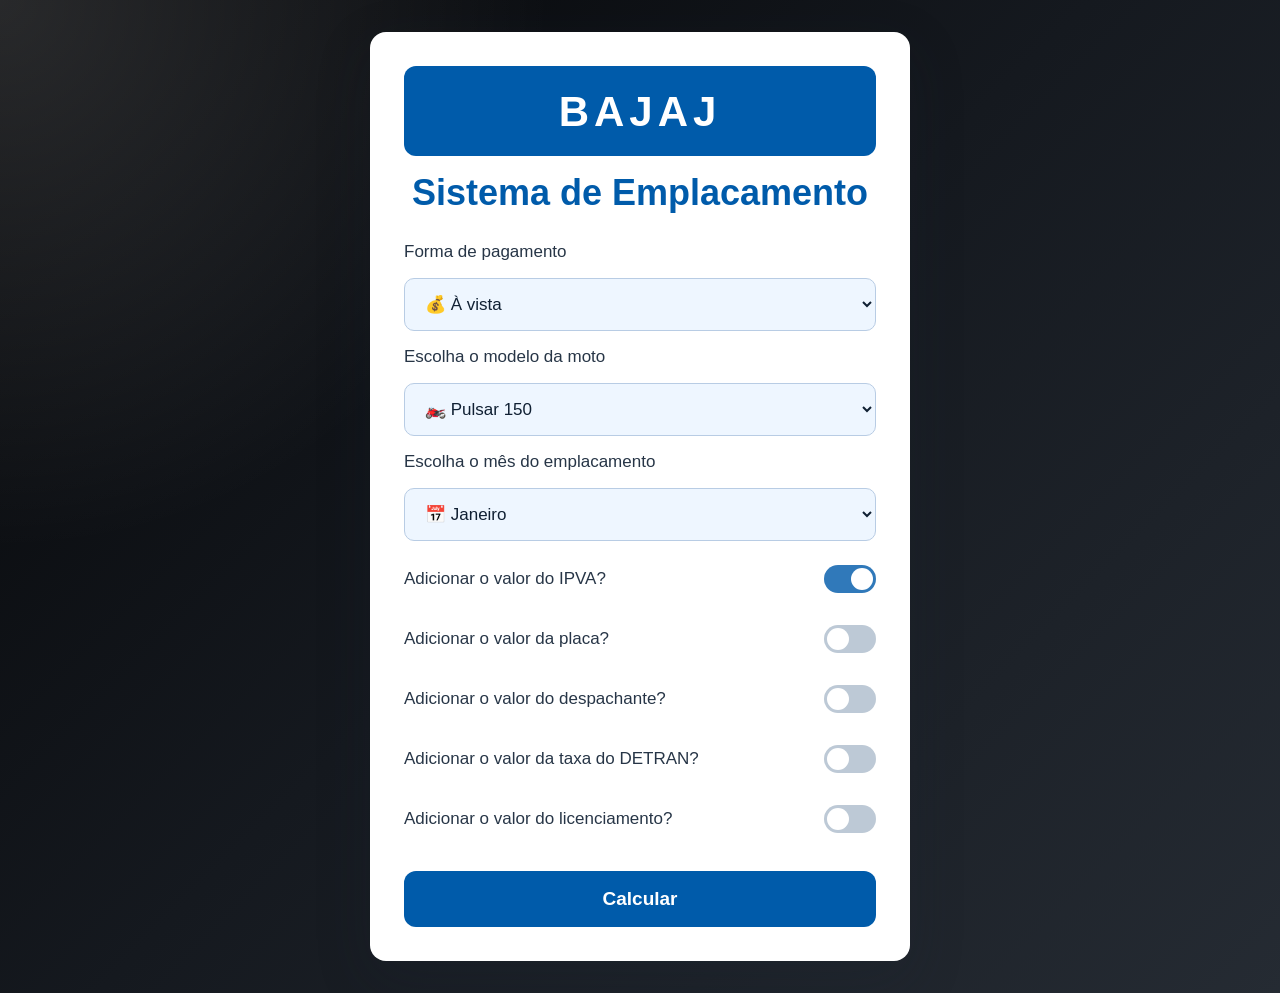
==== index.html @ 5c0d5c20 "Primeiro commit" ====
<!doctype html>
<html lang="pt-BR">
  <head>
    <meta charset="UTF-8" />
    <meta http-equiv="refresh" content="0; url=CalculodoEmplacamento.html" />
    <meta name="viewport" content="width=device-width, initial-scale=1.0" />
    <title>Sistema de Emplacamento</title>
  </head>
  <body>
    <script>
      window.location.href = "CalculodoEmplacamento.html";
    </script>
    <p>
      Abrindo o sistema...
      <a href="CalculodoEmplacamento.html">Clique aqui se nao abrir automaticamente.</a>
    </p>
  </body>
</html>
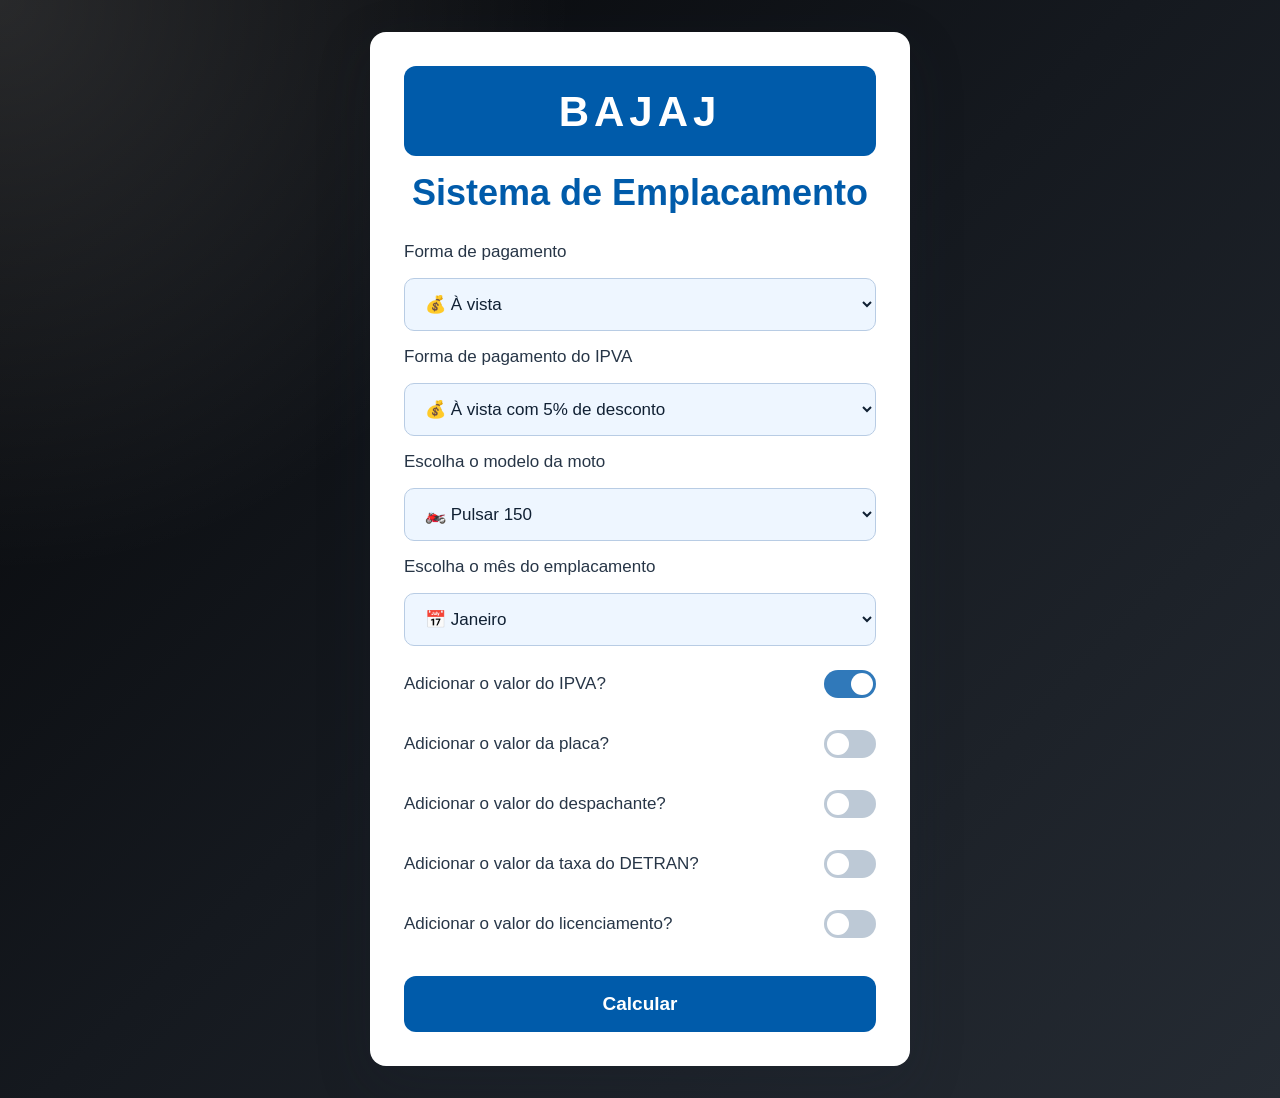
==== commit 3df69ce9: "Adicionar relatório PDF/aquivo .txt  atualizar projeto de emplacamento" ====
--- a/index.html
+++ b/index.html
@@ -1,15 +1,21 @@
 <!doctype html>
 <html lang="pt-BR">
   <head>
+    <!-- Configuracoes basicas da pagina inicial do projeto. -->
     <meta charset="UTF-8" />
+
+    <!-- Redireciona automaticamente para a tela principal do sistema. -->
     <meta http-equiv="refresh" content="0; url=CalculodoEmplacamento.html" />
     <meta name="viewport" content="width=device-width, initial-scale=1.0" />
     <title>Sistema de Emplacamento</title>
   </head>
   <body>
+    <!-- Redirecionamento feito tambem por JavaScript, como segunda garantia. -->
     <script>
       window.location.href = "CalculodoEmplacamento.html";
     </script>
+
+    <!-- Link manual caso o navegador nao execute o redirecionamento automatico. -->
     <p>
       Abrindo o sistema...
       <a href="CalculodoEmplacamento.html">Clique aqui se nao abrir automaticamente.</a>
